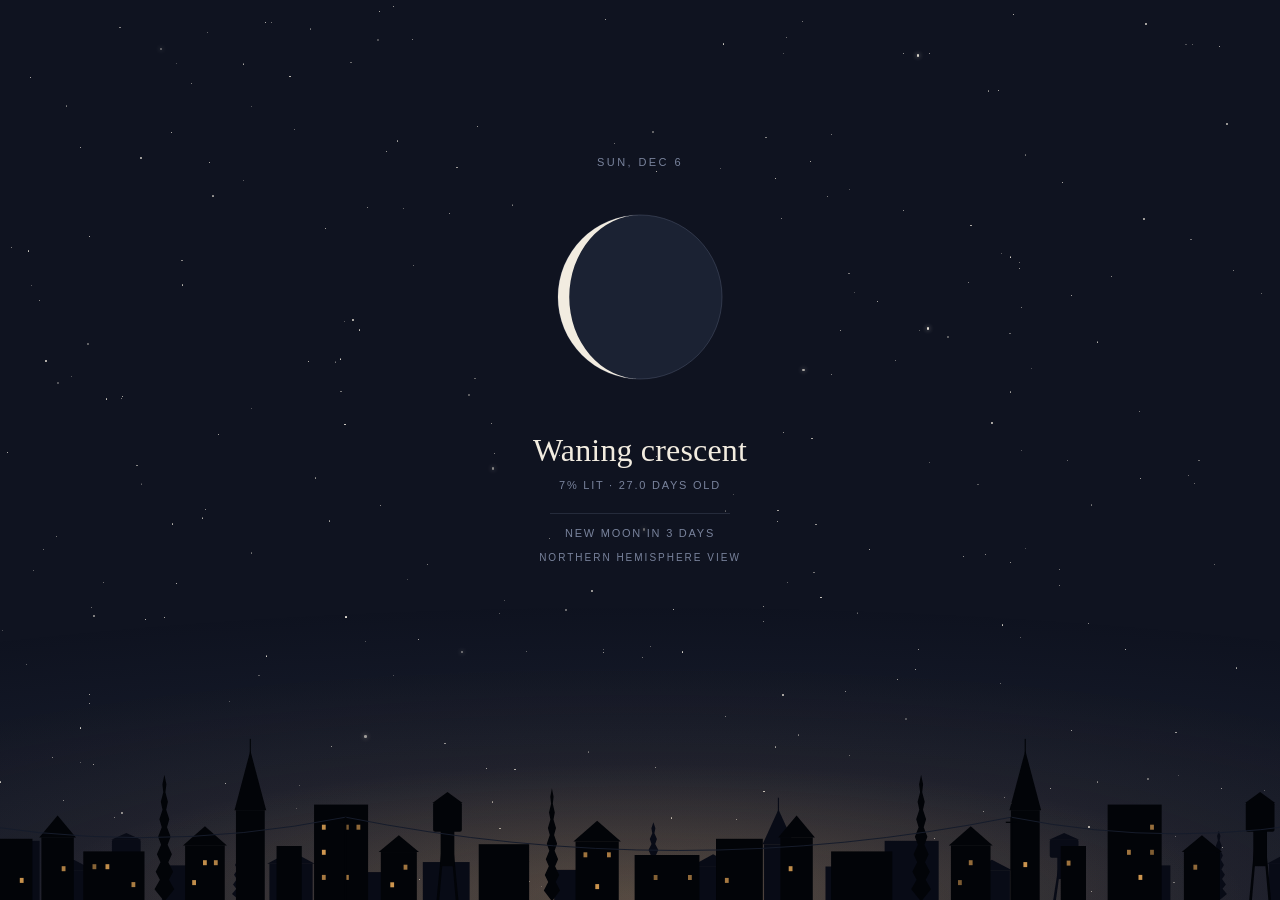
==== moon-5.html @ 7eafd721 "Add files via upload" ====
<!DOCTYPE html>
<html lang="en">
<head>
<meta charset="utf-8">
<meta name="viewport" content="width=device-width, initial-scale=1, viewport-fit=cover">
<title>Moon</title>
<meta name="theme-color" content="#0f1320">
<meta name="apple-mobile-web-app-capable" content="yes">
<meta name="mobile-web-app-capable" content="yes">
<meta name="apple-mobile-web-app-title" content="Moon">
<meta name="apple-mobile-web-app-status-bar-style" content="black-translucent">
<link id="manifest" rel="manifest">
<style>
  :root{
    --ink:        #0f1320;
    --ink-lift:   #1b2233;
    --bone:       #f2ece0;
    --bone-dim:   #ddd3c0;
    --muted:      #79839c;
    --hair:       rgba(121,131,156,.22);
    --town-back:  #080b16;
    --town-front: #020408;
    --wire:       #161c2b;
    --win:        #e0a355;

    --town-h: clamp(110px, 20vh, 190px);
    --moon-y: 0px;              /* reserved: real altitude above the roofline */

    --serif: "Iowan Old Style","Palatino Linotype",Palatino,Georgia,"Times New Roman",serif;
    --sans: ui-sans-serif,-apple-system,"Segoe UI",Roboto,sans-serif;
  }
  *{box-sizing:border-box;-webkit-tap-highlight-color:transparent}
  html,body{height:100%}
  body{
    margin:0;
    background:var(--ink);
    color:var(--bone);
    font-family:var(--sans);
    display:flex;
    flex-direction:column;
    align-items:center;
    justify-content:center;
    padding:calc(env(safe-area-inset-top) + 24px) 24px calc(var(--town-h) + 16px);
    overflow:hidden;
  }

  /* the sky wheels very slowly around the moon, like a long exposure */
  #sky{
    position:fixed;left:-25%;top:-25%;width:150%;height:150%;
    pointer-events:none;z-index:0;
  }
  .star{
    position:absolute;border-radius:50%;background:var(--bone);
    opacity:var(--o);will-change:opacity;
  }
  .star.lg{ box-shadow:0 0 4px 1px rgba(242,236,224,.30) }
  @media (prefers-reduced-motion:no-preference){
    #sky{animation:wheel 900s linear infinite}
    .star{animation:twinkle var(--dur) ease-in-out var(--delay) infinite}
  }
  @keyframes wheel{ to{ transform:rotate(360deg) } }
  @keyframes twinkle{
    0%,100%{ opacity:calc(var(--o) * .55) }
    50%    { opacity:var(--o) }
  }

  /* streetlight bleed: sits above the stars, below the buildings, and reaches
     higher than the band so tall shapes still read against a lifted sky */
  #glow{
    position:fixed;left:-10%;bottom:0;width:120%;
    height:calc(var(--town-h) * 2.2);
    z-index:0;pointer-events:none;
    background:
      radial-gradient(ellipse 55% 48% at 50% 100%, rgba(235,182,112,.20), transparent 72%),
      radial-gradient(ellipse 95% 85% at 50% 100%, rgba(224,163,85,.11),  transparent 70%),
      radial-gradient(ellipse 120% 100% at 50% 100%, rgba(126,140,178,.13), transparent 75%);
  }

  /* town sits in front of the sky, so stars set behind the roofline */
  #town{
    position:fixed;left:0;right:0;bottom:0;
    height:var(--town-h);
    pointer-events:none;z-index:2;
  }
  #town svg{display:block;width:100%;height:100%}
  .win{ transition:opacity 1.2s ease }

  .date,.moon-wrap,.name,.stats,.next,.foot{position:relative;z-index:1}

  .date{
    font-size:11px;letter-spacing:.22em;text-transform:uppercase;
    color:var(--muted);margin-bottom:24px;
  }

  .moon-wrap{
    width:min(56vw,210px);aspect-ratio:1;
    transform:translateY(var(--moon-y));
  }
  .moon-wrap svg{display:block;width:100%;height:100%;overflow:visible}

  .name{
    font-family:var(--serif);
    font-size:clamp(25px,7vw,32px);
    font-weight:400;letter-spacing:.005em;
    margin:30px 0 0;text-align:center;line-height:1.15;
  }

  .stats{
    margin-top:11px;
    font-size:11px;letter-spacing:.16em;text-transform:uppercase;
    color:var(--muted);text-align:center;
  }

  .next{
    margin-top:22px;padding-top:13px;
    border-top:1px solid var(--hair);
    font-size:11px;letter-spacing:.16em;text-transform:uppercase;
    color:var(--muted);text-align:center;min-width:180px;
  }

  .foot{margin-top:4px}
  button{
    appearance:none;background:none;border:0;
    font-family:var(--sans);font-size:10px;letter-spacing:.2em;text-transform:uppercase;
    color:var(--muted);padding:9px 14px;cursor:pointer;border-radius:2px;
  }
  button:hover{color:var(--bone-dim)}
  button:focus-visible{outline:1px solid var(--muted);outline-offset:2px}

  @media (prefers-reduced-motion:no-preference){
    .fade{animation:fade .9s ease both}
    @keyframes fade{from{opacity:0;transform:translateY(6px)}to{opacity:1;transform:none}}
  }
  @media (max-height:620px){
    .name{margin-top:20px}
    .next{margin-top:16px}
    .date{margin-bottom:16px}
  }
</style>
</head>
<body>

  <div id="sky" aria-hidden="true"></div>
  <div id="glow" aria-hidden="true"></div>

  <div class="date fade" id="date"></div>

  <div class="moon-wrap fade" style="animation-delay:.05s">
    <svg viewBox="-128 -128 256 256" role="img" aria-labelledby="a11y">
      <title id="a11y">Moon phase</title>
      <defs>
        <radialGradient id="glow">
          <stop offset="42%" stop-color="rgba(242,236,224,.20)"/>
          <stop offset="100%" stop-color="rgba(242,236,224,0)"/>
        </radialGradient>
        <clipPath id="litClip"><path id="clipPath" d=""/></clipPath>
      </defs>
      <circle id="halo" cx="0" cy="0" r="126" fill="url(#glow)"/>
      <circle cx="0" cy="0" r="100" fill="var(--ink-lift)"/>
      <circle cx="0" cy="0" r="100" fill="none" stroke="rgba(121,131,156,.35)" stroke-width="1"/>
      <g id="disc">
        <path id="lit" d="" fill="var(--bone)"/>
        <g clip-path="url(#litClip)" fill="#ddd2bd">
          <ellipse cx="-30" cy="-38" rx="26" ry="20" opacity=".55"/>
          <ellipse cx="14"  cy="-52" rx="17" ry="13" opacity=".42"/>
          <ellipse cx="34"  cy="-8"  rx="22" ry="27" opacity=".48"/>
          <ellipse cx="-46" cy="18"  rx="19" ry="15" opacity=".38"/>
          <ellipse cx="-8"  cy="30"  rx="14" ry="11" opacity=".30"/>
          <ellipse cx="52"  cy="46"  rx="11" ry="9"  opacity=".26"/>
        </g>
      </g>
    </svg>
  </div>

  <h1 class="name fade" id="name" style="animation-delay:.1s">&nbsp;</h1>
  <div class="stats fade" id="stats" style="animation-delay:.15s"></div>
  <div class="next fade" id="next" style="animation-delay:.2s"></div>
  <div class="foot fade" style="animation-delay:.25s"><button id="hemi" type="button"></button></div>

  <div id="town" aria-hidden="true"></div>

<script>
(function(){
  "use strict";
  var D = Math.PI/180, SYNODIC = 29.530588853, SVGNS = "http://www.w3.org/2000/svg";
  var south = null;
  var el = function(id){ return document.getElementById(id); };
  var still = !!(window.matchMedia &&
    window.matchMedia("(prefers-reduced-motion: reduce)").matches);

  // Resolve the palette once; SVG presentation attributes get literal colours.
  var CSS = getComputedStyle(document.documentElement);
  var C = {
    back : CSS.getPropertyValue("--town-back").trim()  || "#0a0e1a",
    front: CSS.getPropertyValue("--town-front").trim() || "#04060d",
    wire : CSS.getPropertyValue("--wire").trim()       || "#161c2b",
    win  : CSS.getPropertyValue("--win").trim()        || "#e0a355"
  };

  function norm(a){ a = a % 360; return a < 0 ? a + 360 : a; }
  function rnd(a,b){ return a + Math.random()*(b-a); }

  /* ===================== moon =========================================== */

  function elongation(ms){
    var d = (ms - Date.UTC(2000,0,1,12,0,0)) / 86400000;
    var M  = norm(357.5291 + 0.98560028*d);
    var L  = norm(280.4593 + 0.98564736*d);
    var sun = L + 1.9148*Math.sin(M*D) + 0.0200*Math.sin(2*M*D) + 0.0003*Math.sin(3*M*D);

    var Lm = 218.3165 + 13.17639648*d;
    var Mm = 134.9634 + 13.06499295*d;
    var Dm = 297.8502 + 12.19074912*d;
    var moon = Lm
      + 6.2886*Math.sin(Mm*D)
      + 1.2740*Math.sin((2*Dm - Mm)*D)
      + 0.6583*Math.sin(2*Dm*D)
      + 0.2136*Math.sin(2*Mm*D)
      - 0.1851*Math.sin(M*D)
      - 0.1143*Math.sin(2*(93.2721 + 13.22935024*d)*D)
      + 0.0588*Math.sin((2*Dm - 2*Mm)*D)
      + 0.0572*Math.sin((2*Dm - M - Mm)*D)
      + 0.0533*Math.sin((2*Dm + Mm)*D);

    return norm(moon - sun);
  }

  function state(ms){
    var psi = elongation(ms);
    return { psi:psi, lit:(1 - Math.cos(psi*D))/2, age:psi/360*SYNODIC, waxing:psi < 180 };
  }

  function phaseName(psi){
    var W = 6;
    if (psi < W || psi > 360-W) return "New moon";
    if (Math.abs(psi - 90)  < W) return "First quarter";
    if (Math.abs(psi - 180) < W) return "Full moon";
    if (Math.abs(psi - 270) < W) return "Last quarter";
    if (psi < 90)  return "Waxing crescent";
    if (psi < 180) return "Waxing gibbous";
    if (psi < 270) return "Waning gibbous";
    return "Waning crescent";
  }

  function nextCrossing(fromMs, target){
    var f = function(t){
      var x = elongation(t) - target;
      while (x < -180) x += 360;
      while (x >  180) x -= 360;
      return x;
    };
    var hour = 3600000, t0 = fromMs, prev = f(t0);
    for (var i = 1; i <= 24*32; i++){
      var t1 = fromMs + i*hour, cur = f(t1);
      if (prev < 0 && cur >= 0){
        var lo = t0, hi = t1;
        for (var j = 0; j < 40; j++){
          var mid = (lo + hi)/2;
          if (f(mid) < 0) lo = mid; else hi = mid;
        }
        return (lo + hi)/2;
      }
      t0 = t1; prev = cur;
    }
    return null;
  }

  function litPath(k, waxing, R){
    if (k >= 0.999) return "M0,-"+R+" A"+R+","+R+" 0 1 1 0,"+R+" A"+R+","+R+" 0 1 1 0,-"+R+" Z";
    if (k <= 0.001) return "";
    var rx = R * Math.abs(1 - 2*k);
    var limbSweep = waxing ? 1 : 0;
    var termSweep = (k < 0.5) ? (waxing ? 0 : 1) : (waxing ? 1 : 0);
    return "M0,-"+R+" A"+R+","+R+" 0 0 "+limbSweep+" 0,"+R+
           " A"+rx.toFixed(3)+","+R+" 0 0 "+termSweep+" 0,-"+R+" Z";
  }

  function fmtDate(d){
    return d.toLocaleDateString(undefined,{weekday:"short",day:"numeric",month:"short"});
  }
  // Within a day, give the actual clock time -- a rounded countdown hides
  // precision the calculation already has. Beyond that, days are enough.
  function inDays(ms, now){
    var d = (ms - now)/86400000;
    if (d < 1){
      var t = new Date(ms);
      var when = t.toDateString() === new Date(now).toDateString() ? "today" : "tomorrow";
      return when + " at " + t.toLocaleTimeString(undefined, {hour:"numeric", minute:"2-digit"});
    }
    var n = Math.round(d);
    return "in " + n + (n === 1 ? " day" : " days");
  }

  function render(){
    var now = new Date(), s = state(now.getTime()), R = 100;
    var d = litPath(s.lit, s.waxing, R);
    el("lit").setAttribute("d", d);
    el("clipPath").setAttribute("d", d);
    el("disc").setAttribute("transform", south ? "rotate(180)" : "");
    el("halo").setAttribute("opacity", (0.15 + 0.85*s.lit).toFixed(3));

    el("date").textContent  = fmtDate(now);
    el("name").textContent  = phaseName(s.psi);
    el("stats").textContent = Math.round(s.lit*100) + "% lit \u00B7 " + s.age.toFixed(1) + " days old";

    var target = (s.psi < 180) ? 180 : 0;
    var t = nextCrossing(now.getTime(), target);
    el("next").textContent = t
      ? (target === 180 ? "Full moon " : "New moon ") + inDays(t, now.getTime())
      : "";

    el("hemi").textContent = (south ? "Southern" : "Northern") + " hemisphere view";
  }

  /* ===================== stars ========================================== */

  function stars(){
    var sky = el("sky");
    var vw = window.innerWidth, vh = window.innerHeight;
    var W = vw*1.5, H = vh*1.5, ox = vw*0.25, oy = vh*0.25;

    var box = document.querySelector(".moon-wrap").getBoundingClientRect();
    var cx = box.left + box.width/2 + ox;
    var cy = box.top  + box.height/2 + oy;
    var clear = (box.width * 100/256) * 1.5;

    sky.style.transformOrigin = cx + "px " + cy + "px";
    sky.textContent = "";

    var n = Math.round(Math.min(700, Math.max(220, (vw*vh)/1100)));
    var frag = document.createDocumentFragment();

    for (var i = 0; i < n; i++){
      var x = Math.random()*W, y = Math.random()*H;
      if (Math.hypot(x-cx, y-cy) < clear){ i--; continue; }
      var big = Math.random();
      var size = big > 0.95 ? 2.6 : big > 0.74 ? 1.8 : 1.2;
      var s = document.createElement("span");
      s.className = big > 0.95 ? "star lg" : "star";
      s.style.left = x.toFixed(1) + "px";
      s.style.top  = y.toFixed(1) + "px";
      s.style.width = s.style.height = size + "px";
      s.style.setProperty("--o", (0.34 + Math.random()*0.62).toFixed(2));
      s.style.setProperty("--dur", (3.5 + Math.random()*7).toFixed(1) + "s");
      s.style.setProperty("--delay", (-Math.random()*10).toFixed(1) + "s");
      frag.appendChild(s);
    }
    sky.appendChild(frag);
  }

  /* ===================== town =========================================== */

  // Heights and widths are in units of 1/100 of the band height, so buildings
  // keep their proportions at every screen size. Only the gaps between them
  // stretch, and the gaps widen toward the right so the mass sits left of centre.
  var SPEC = [
    {w:26, h:34, t:"flat",  c:3, r:2},
    {w:18, h:47, t:"pitch", c:2, r:3},
    {w:34, h:27, t:"flat",  c:4, r:2},
    {w:11, h:74, t:"pine"},
    {w:22, h:41, t:"pitch", c:3, r:2},
    {w:16, h:86, t:"spire", c:1, r:4},
    {w:14, h:30, t:"flat",  c:2, r:2},
    {w:30, h:53, t:"flat",  c:4, r:3},
    {w:20, h:36, t:"pitch", c:2, r:2},
    {w:19, h:60, t:"tower"},
    {w:28, h:31, t:"flat",  c:3, r:2},
    {w:9,  h:66, t:"pine"},
    {w:24, h:44, t:"pitch", c:3, r:3},
    {w:36, h:25, t:"flat",  c:5, r:1}
  ];

  var wins = [];

  function mk(tag, attrs){
    var n = document.createElementNS(SVGNS, tag);
    for (var k in attrs) n.setAttribute(k, attrs[k]);
    return n;
  }

  function pinePath(cx, base, w, h){
    var tiers = 7, pts = [], i, t, hw, y;
    for (i = 0; i <= tiers; i++){
      t = i/tiers;
      y = base - h + h*0.92*t;
      hw = (w/2) * Math.pow(t, 0.82);
      pts.push([cx + hw, y]);
      if (i < tiers) pts.push([cx + hw*0.52, y + (h*0.92/tiers)*0.45]);
    }
    var right = pts.map(function(p){ return p[0].toFixed(1)+","+p[1].toFixed(1); });
    var left  = pts.slice().reverse().map(function(p){
      return (2*cx - p[0]).toFixed(1)+","+p[1].toFixed(1);
    });
    return "M"+cx.toFixed(1)+","+(base-h).toFixed(1)+" L"+right.join(" L")+
           " L"+(cx + w*0.06).toFixed(1)+","+base+
           " L"+(cx - w*0.06).toFixed(1)+","+base+
           " L"+left.join(" L")+" Z";
  }

  function building(g, spec, x, base, u, fill, withWindows){
    var w = spec.w*u, h = spec.h*u;

    if (spec.t === "pine"){
      g.appendChild(mk("path", {d:pinePath(x + w/2, base, w, h), fill:fill}));
      return w;
    }

    if (spec.t === "tower"){
      var legW = Math.max(1, u*1.1), tankH = h*0.34, tankY = base - h;
      g.appendChild(mk("path", {
        d:"M"+(x+w*0.18)+","+base+" L"+(x+w*0.38)+","+(tankY+tankH)+
          " L"+(x+w*0.44)+","+(tankY+tankH)+" L"+(x+w*0.26)+","+base+" Z", fill:fill}));
      g.appendChild(mk("path", {
        d:"M"+(x+w*0.82)+","+base+" L"+(x+w*0.62)+","+(tankY+tankH)+
          " L"+(x+w*0.56)+","+(tankY+tankH)+" L"+(x+w*0.74)+","+base+" Z", fill:fill}));
      g.appendChild(mk("rect", {x:x+w*0.3, y:tankY+tankH*0.55, width:w*0.4, height:h*0.5, fill:fill}));
      g.appendChild(mk("rect", {x:x+w*0.08, y:tankY+tankH*0.28, width:w*0.84, height:tankH*0.8,
                                rx:legW, fill:fill}));
      g.appendChild(mk("path", {
        d:"M"+(x+w*0.06)+","+(tankY+tankH*0.3)+" L"+(x+w/2)+","+tankY+
          " L"+(x+w*0.94)+","+(tankY+tankH*0.3)+" Z", fill:fill}));
      return w;
    }

    var bodyTop = base - h;
    if (spec.t === "pitch"){
      var roof = h*0.26;
      bodyTop = base - h + roof;
      g.appendChild(mk("path", {
        d:"M"+(x - u*1.2)+","+bodyTop+" L"+(x + w/2)+","+(base-h)+
          " L"+(x + w + u*1.2)+","+bodyTop+" Z", fill:fill}));
    }
    if (spec.t === "spire"){
      var sp = h*0.42;
      bodyTop = base - h + sp;
      g.appendChild(mk("path", {
        d:"M"+(x - u*0.8)+","+bodyTop+" L"+(x + w/2)+","+(base-h+u*3)+
          " L"+(x + w + u*0.8)+","+bodyTop+" Z", fill:fill}));
      // finial: must run down past the apex (base-h+u*3) or it floats free
      g.appendChild(mk("rect", {x:x + w/2 - Math.max(0.6,u*0.22), y:base-h-u*3.5,
                                width:Math.max(1.1,u*0.44), height:u*8, fill:fill}));
    }
    g.appendChild(mk("rect", {x:x, y:bodyTop, width:w, height:base-bodyTop, fill:fill}));

    if (withWindows && spec.c){
      var cols = spec.c, rows = spec.r;
      var ww = Math.max(2, u*2.1), wh = Math.max(2.5, u*2.8);
      var availH = base - bodyTop;
      var padX = (w - cols*ww)/(cols+1);
      var padY = (availH - rows*wh)/(rows+1);
      if (padX > 0.5 && padY > 0.5){
        for (var r = 0; r < rows; r++){
          for (var c = 0; c < cols; c++){
            var el2 = mk("rect", {
              x:(x + padX + c*(ww+padX)).toFixed(1),
              y:(bodyTop + padY + r*(wh+padY)).toFixed(1),
              width:ww.toFixed(1), height:wh.toFixed(1), fill:C.win, opacity:0
            });
            el2.setAttribute("class","win");
            el2.dataset.lit = rnd(0.5, 0.95).toFixed(2);
            el2.dataset.on = "0";
            g.appendChild(el2);
            wins.push(el2);
          }
        }
      }
    }
    return w;
  }

  function row(g, width, base, u, startIdx, gapBase, fill, scale, withWindows){
    var x = -u*8, i = startIdx, guard = 0;
    while (x < width + u*10 && guard++ < 200){
      var spec = SPEC[i % SPEC.length];
      var s = {w:spec.w, h:spec.h*scale, t:spec.t, c:spec.c, r:spec.r};
      var adv = building(g, s, x, base, u, fill, withWindows);
      var spread = 1 + 1.7*Math.max(0, Math.min(1, x/width));   // thins out to the right
      x += adv + u*gapBase*spread;
      i++;
    }
  }

  function powerLine(g, width, base, u){
    var poleH = u*46, poleW = Math.max(1.2, u*0.9);
    var xs = [-width*0.05, width*0.27, width*0.79, width*1.05];
    var top = base - poleH;
    var d = "M"+xs[0]+","+top;
    for (var i = 1; i < xs.length; i++){
      var mid = (xs[i-1]+xs[i])/2;
      d += " Q"+mid+","+(top + (xs[i]-xs[i-1])*0.10)+" "+xs[i]+","+top;
    }
    g.appendChild(mk("path", {d:d, fill:"none", stroke:C.wire,
                              "stroke-width":Math.max(1, u*0.42)}));
    for (var j = 1; j < xs.length-1; j++){
      g.appendChild(mk("rect", {x:xs[j]-poleW/2, y:top, width:poleW, height:poleH,
                                fill:C.front}));
      g.appendChild(mk("rect", {x:xs[j]-u*3, y:top+u*2.5, width:u*6, height:Math.max(1,u*0.7),
                                fill:C.front}));
    }
  }

  function town(){
    var host = el("town");
    var width = host.clientWidth, H = host.clientHeight;
    if (!width || !H) return;
    var u = H/100, base = H;
    wins = [];

    var svg = mk("svg", {viewBox:"0 0 "+width+" "+H, width:"100%", height:"100%"});

    var back = mk("g", {}); svg.appendChild(back);
    row(back, width, base, u, 7, 9, C.back, 0.62, false);

    var front = mk("g", {}); svg.appendChild(front);
    row(front, width, base, u, 0, 5, C.front, 1, true);

    powerLine(svg, width, base, u);

    host.textContent = "";
    host.appendChild(svg);
    seedLights();
  }

  /* --- window lights: how many are on tracks the actual hour ------------- */

  var CURVE = [.30,.20,.13,.09,.07,.10,.20,.30,.28,.18,.12,.10,
               .10,.10,.10,.12,.18,.35,.60,.75,.80,.78,.65,.45];

  function litRatio(){
    var n = new Date(), h = n.getHours() + n.getMinutes()/60;
    var a = CURVE[Math.floor(h) % 24], b = CURVE[(Math.floor(h)+1) % 24];
    return a + (b-a)*(h % 1);
  }

  function setWin(w, on){
    w.dataset.on = on ? "1" : "0";
    w.style.opacity = on ? w.dataset.lit : 0;
  }

  function seedLights(){
    var want = litRatio();
    wins.forEach(function(w){ setWin(w, Math.random() < want); });
  }

  function flicker(){
    if (!wins.length) return;
    var lit = 0;
    wins.forEach(function(w){ if (w.dataset.on === "1") lit++; });
    var want = litRatio() * wins.length;
    // drift toward the target, but never in a way that reads as a sweep
    var off = lit > want ? Math.random() < 0.85 : Math.random() < 0.15;
    var pool = wins.filter(function(w){ return (w.dataset.on === "1") === off; });
    if (pool.length) setWin(pool[Math.floor(Math.random()*pool.length)], !off);
    setTimeout(flicker, rnd(5000, 12000));
  }

  /* ===================== wiring ========================================= */

  function save(v){ try{ localStorage.setItem("moon.south", v ? "1":"0"); }catch(e){} }
  function load(){ try{ return localStorage.getItem("moon.south"); }catch(e){ return null; } }

  var stored = load();
  south = stored !== null ? stored === "1" : false;

  el("hemi").addEventListener("click", function(){ south = !south; save(south); render(); });

  if (stored === null && navigator.geolocation){
    navigator.geolocation.getCurrentPosition(function(pos){
      south = pos.coords.latitude < 0; save(south); render();
    }, function(){}, {timeout:8000, maximumAge:86400000});
  }

  var t;
  window.addEventListener("resize", function(){
    clearTimeout(t);
    t = setTimeout(function(){ stars(); town(); }, 250);
  });

  render();
  stars();
  town();
  if (!still) setTimeout(flicker, rnd(3000, 7000));
  setInterval(render, 60000);
  setInterval(seedLights, 30*60000);          // re-seat the lit ratio each half hour
  document.addEventListener("visibilitychange", function(){
    if (!document.hidden){ render(); seedLights(); }
  });

  /* installable manifest, generated in-page so this stays one file */
  try {
    var cv = document.createElement("canvas");
    cv.width = cv.height = 512;
    var g2 = cv.getContext("2d");
    g2.fillStyle = "#0f1320"; g2.fillRect(0,0,512,512);
    g2.beginPath(); g2.arc(256,256,168,0,Math.PI*2); g2.fillStyle = "#f2ece0"; g2.fill();
    g2.beginPath(); g2.arc(316,216,150,0,Math.PI*2); g2.fillStyle = "#0f1320"; g2.fill();
    var mf = {
      name:"Moon", short_name:"Moon", start_url:".", scope:".",
      display:"standalone", orientation:"portrait",
      background_color:"#0f1320", theme_color:"#0f1320",
      icons:[{src:cv.toDataURL("image/png"), sizes:"512x512", type:"image/png", purpose:"any maskable"}]
    };
    el("manifest").href = URL.createObjectURL(
      new Blob([JSON.stringify(mf)], {type:"application/manifest+json"})
    );
  } catch(e){}
})();
</script>
</body>
</html>
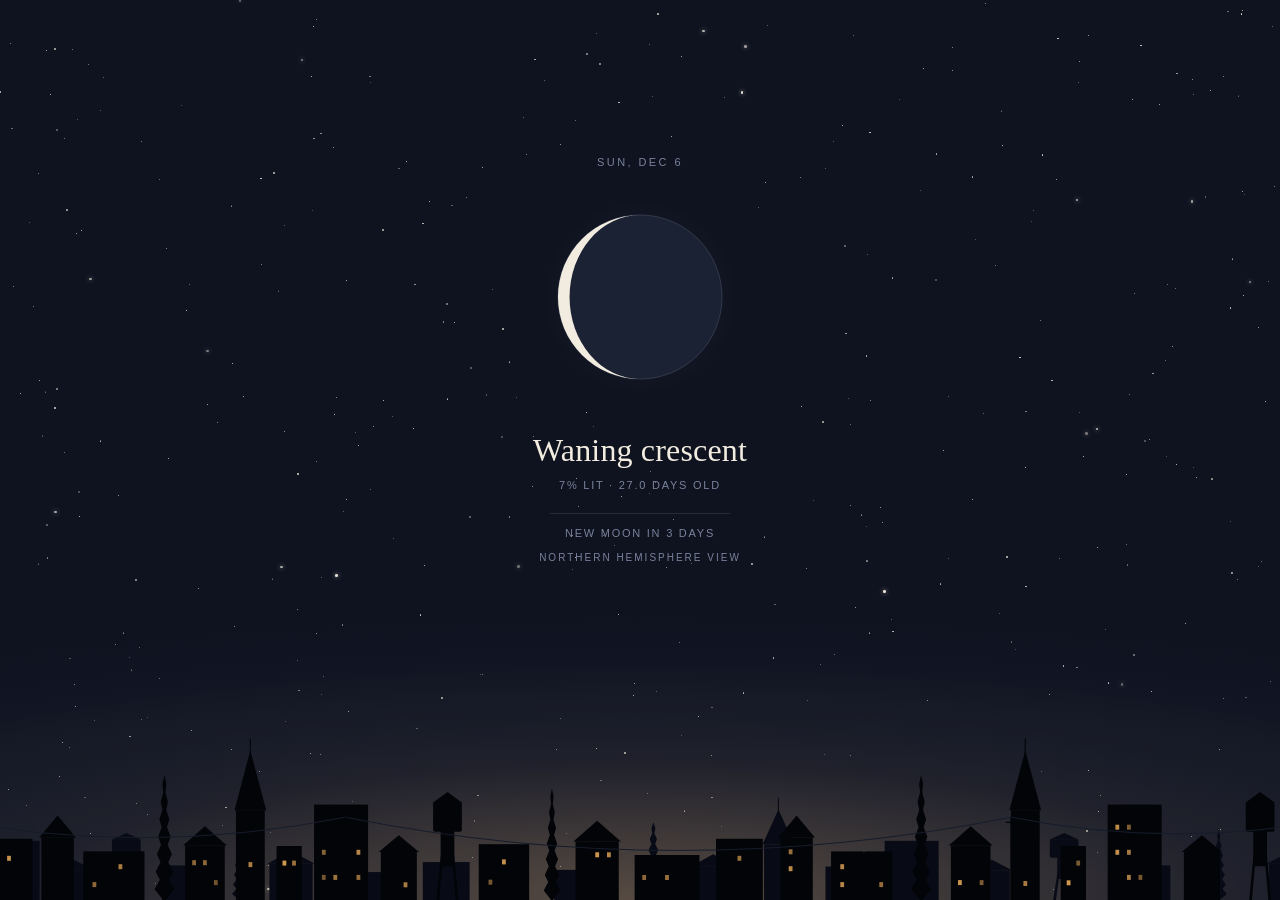
==== commit b8c5698a: "Use a full lunar theory for the moon data The phase readout was built on a nine-term lunar series an" ====
--- a/moon-5.html
+++ b/moon-5.html
@@ -149,13 +149,13 @@
     <svg viewBox="-128 -128 256 256" role="img" aria-labelledby="a11y">
       <title id="a11y">Moon phase</title>
       <defs>
-        <radialGradient id="glow">
+        <radialGradient id="moonGlow">
           <stop offset="42%" stop-color="rgba(242,236,224,.20)"/>
           <stop offset="100%" stop-color="rgba(242,236,224,0)"/>
         </radialGradient>
         <clipPath id="litClip"><path id="clipPath" d=""/></clipPath>
       </defs>
-      <circle id="halo" cx="0" cy="0" r="126" fill="url(#glow)"/>
+      <circle id="halo" cx="0" cy="0" r="126" fill="url(#moonGlow)"/>
       <circle cx="0" cy="0" r="100" fill="var(--ink-lift)"/>
       <circle cx="0" cy="0" r="100" fill="none" stroke="rgba(121,131,156,.35)" stroke-width="1"/>
       <g id="disc">
@@ -182,7 +182,7 @@
 <script>
 (function(){
   "use strict";
-  var D = Math.PI/180, SYNODIC = 29.530588853, SVGNS = "http://www.w3.org/2000/svg";
+  var D = Math.PI/180, SVGNS = "http://www.w3.org/2000/svg";
   var south = null;
   var el = function(id){ return document.getElementById(id); };
   var still = !!(window.matchMedia &&
@@ -202,32 +202,142 @@
 
   /* ===================== moon =========================================== */
 
+  /* Positions follow Meeus, "Astronomical Algorithms" (2nd ed): chapter 25 for
+     the Sun, chapter 47 -- the abridged ELP-2000/82 -- for the Moon. That is
+     good to about 10" in lunar longitude, which lands new and full moon within
+     half a minute of the published times. The previous nine-term series drifted
+     up to twelve minutes, which the clock times below would have hidden. */
+
+  function sin(x){ return Math.sin(x*D); }
+  function cos(x){ return Math.cos(x*D); }
+
+  // Table 47.A -- D, M, M', F, coefficient of sum(l) in 1e-6 deg, of sum(r) in metres.
+  var TL = [
+    0,0,1,0,6288774,-20905355,   2,0,-1,0,1274027,-3699111,  2,0,0,0,658314,-2955968,
+    0,0,2,0,213618,-569925,      0,1,0,0,-185116,48888,      0,0,0,2,-114332,-3149,
+    2,0,-2,0,58793,246158,       2,-1,-1,0,57066,-152138,    2,0,1,0,53322,-170733,
+    2,-1,0,0,45758,-204586,      0,1,-1,0,-40923,-129620,    1,0,0,0,-34720,108743,
+    0,1,1,0,-30383,104755,       2,0,0,-2,15327,10321,       0,0,1,2,-12528,0,
+    0,0,1,-2,10980,79661,        4,0,-1,0,10675,-34782,      0,0,3,0,10034,-23210,
+    4,0,-2,0,8548,-21636,        2,1,-1,0,-7888,24208,       2,1,0,0,-6766,30824,
+    1,0,-1,0,-5163,-8379,        1,1,0,0,4987,-16675,        2,-1,1,0,4036,-12831,
+    2,0,2,0,3994,-10445,         4,0,0,0,3861,-11650,        2,0,-3,0,3665,14403,
+    0,1,-2,0,-2689,-7003,        2,0,-1,2,-2602,0,           2,-1,-2,0,2390,10056,
+    1,0,1,0,-2348,6322,          2,-2,0,0,2236,-9884,        0,1,2,0,-2120,5751,
+    0,2,0,0,-2069,0,             2,-2,-1,0,2048,-4950,       2,0,1,-2,-1773,4130,
+    2,0,0,2,-1595,0,             4,-1,-1,0,1215,-3958,       0,0,2,2,-1110,0,
+    3,0,-1,0,-892,3258,          2,1,1,0,-810,2616,          4,-1,-2,0,759,-1897,
+    0,2,-1,0,-713,-2117,         2,2,-1,0,-700,2354,         2,1,-2,0,691,0,
+    2,-1,0,-2,596,0,             4,0,1,0,549,-1423,          0,0,4,0,537,-1117,
+    4,-1,0,0,520,-1571,          1,0,-2,0,-487,-1739,        2,1,0,-2,-399,0,
+    0,0,2,-2,-381,-4421,         1,1,1,0,351,0,              3,0,-2,0,-340,0,
+    4,0,-3,0,330,0,              2,-1,2,0,327,0,             0,2,1,0,-323,1165,
+    1,1,-1,0,299,0,              2,0,3,0,294,0,              2,0,-1,-2,0,8752
+  ];
+
+  // Table 47.B -- D, M, M', F, coefficient of sum(b) in 1e-6 deg.
+  var TB = [
+    0,0,0,1,5128122,  0,0,1,1,280602,   0,0,1,-1,277693,  2,0,0,-1,173237,
+    2,0,-1,1,55413,   2,0,-1,-1,46271,  2,0,0,1,32573,    0,0,2,1,17198,
+    2,0,1,-1,9266,    0,0,2,-1,8822,    2,-1,0,-1,8216,   2,0,-2,-1,4324,
+    2,0,1,1,4200,     2,1,0,-1,-3359,   2,-1,-1,1,2463,   2,-1,0,1,2211,
+    2,-1,-1,-1,2065,  0,1,-1,-1,-1870,  4,0,-1,-1,1828,   0,1,0,1,-1794,
+    0,0,0,3,-1749,    0,1,-1,1,-1565,   1,0,0,1,-1491,    0,1,1,1,-1475,
+    0,1,1,-1,-1410,   0,1,0,-1,-1344,   1,0,0,-1,-1335,   0,0,3,1,1107,
+    4,0,0,-1,1021,    4,0,-1,1,833,     0,0,1,-3,777,     4,0,-2,1,671,
+    2,0,0,-3,607,     2,0,2,-1,596,     2,-1,1,-1,491,    2,0,-2,1,-451,
+    0,0,3,-1,439,     2,0,2,1,422,      2,0,-3,-1,421,    2,1,-1,1,-366,
+    2,1,0,1,-351,     4,0,0,1,331,      2,-1,1,1,315,     2,-2,0,-1,302,
+    0,0,1,3,-283,     2,1,1,-1,-229,    1,1,0,-1,223,     1,1,0,1,223,
+    0,1,-2,-1,-220,   2,1,-1,-1,-220,   1,0,1,1,-185,     2,-1,-2,-1,181,
+    0,1,2,1,-177,     4,0,-2,-1,176,    4,-1,-1,-1,166,   1,0,1,-1,-164,
+    4,0,1,-1,132,     1,0,-1,-1,-119,   4,-1,0,-1,115,    2,-2,0,1,107
+  ];
+
+  // Delta T, the gap between terrestrial and universal time, in seconds
+  // (Espenak & Meeus). The tables above are indexed by TT, the browser clock
+  // reports UTC, and seventy-odd seconds is worth about 0.01 deg of moon.
+  function deltaT(y){
+    var t, u;
+    if (y >= 2005 && y < 2050){ t = y - 2000; return 62.92 + 0.32217*t + 0.005589*t*t; }
+    if (y >= 1986 && y < 2005){
+      t = y - 2000;
+      return 63.86 + 0.3345*t - 0.060374*t*t + 0.0017275*t*t*t +
+             0.000651814*t*t*t*t + 0.00002373599*t*t*t*t*t;
+    }
+    if (y >= 2050 && y < 2150){ u = (y - 1820)/100; return -20 + 32*u*u - 0.5628*(2150 - y); }
+    u = (y - 1820)/100; return -20 + 32*u*u;
+  }
+
+  // Julian centuries of TT since J2000.0, from a UTC timestamp in milliseconds.
+  function centuries(ms){
+    var jd = ms/86400000 + 2440587.5;
+    var year = 2000 + (jd - 2451545.0)/365.25;
+    return (jd + deltaT(year)/86400 - 2451545.0)/36525;
+  }
+
+  function sunPos(T){
+    var L0 = 280.46646 + 36000.76983*T + 0.0003032*T*T;
+    var M  = 357.52911 + 35999.05029*T - 0.0001537*T*T;
+    var e  = 0.016708634 - 0.000042037*T - 0.0000001267*T*T;
+    var C  = (1.914602 - 0.004817*T - 0.000014*T*T)*sin(M)
+           + (0.019993 - 0.000101*T)*sin(2*M)
+           + 0.000289*sin(3*M);
+    var v  = M + C, Om = 125.04 - 1934.136*T;
+    return {
+      lon: norm(L0 + C - 0.00569 - 0.00478*sin(Om)),   // apparent longitude
+      R:   1.000001018*(1 - e*e)/(1 + e*cos(v))        // distance in AU
+    };
+  }
+
+  function moonPos(T){
+    var Lp = 218.3164477 + 481267.88123421*T - 0.0015786*T*T + T*T*T/538841 - T*T*T*T/65194000;
+    var Dm = 297.8501921 + 445267.1114034*T  - 0.0018819*T*T + T*T*T/545868 - T*T*T*T/113065000;
+    var M  = 357.5291092 + 35999.0502909*T   - 0.0001536*T*T + T*T*T/24490000;
+    var Mp = 134.9633964 + 477198.8675055*T  + 0.0087414*T*T + T*T*T/69699  - T*T*T*T/14712000;
+    var F  = 93.2720950  + 483202.0175233*T  - 0.0036539*T*T - T*T*T/3526000 + T*T*T*T/863310000;
+    var A1 = 119.75 + 131.849*T, A2 = 53.09 + 479264.290*T, A3 = 313.45 + 481266.484*T;
+    var E = 1 - 0.002516*T - 0.0000074*T*T;    // damps terms involving the Sun's anomaly
+    var sl = 0, sr = 0, sb = 0, i, a, f;
+
+    for (i = 0; i < TL.length; i += 6){
+      a = TL[i]*Dm + TL[i+1]*M + TL[i+2]*Mp + TL[i+3]*F;
+      f = Math.abs(TL[i+1]) === 1 ? E : (Math.abs(TL[i+1]) === 2 ? E*E : 1);
+      sl += TL[i+4]*f*sin(a);
+      sr += TL[i+5]*f*cos(a);
+    }
+    for (i = 0; i < TB.length; i += 5){
+      a = TB[i]*Dm + TB[i+1]*M + TB[i+2]*Mp + TB[i+3]*F;
+      f = Math.abs(TB[i+1]) === 1 ? E : (Math.abs(TB[i+1]) === 2 ? E*E : 1);
+      sb += TB[i+4]*f*sin(a);
+    }
+    sl += 3958*sin(A1) + 1962*sin(Lp - F) + 318*sin(A2);
+    sb += -2235*sin(Lp) + 382*sin(A3) + 175*sin(A1 - F) + 175*sin(A1 + F)
+        + 127*sin(Lp - Mp) - 115*sin(Lp + Mp);
+
+    return { lon: norm(Lp + sl/1e6), lat: sb/1e6, dist: 385000.56 + sr/1000 };
+  }
+
+  // Difference in apparent ecliptic longitude. This is the quantity the four
+  // named phases are defined on, so it drives the naming and the geometry.
   function elongation(ms){
-    var d = (ms - Date.UTC(2000,0,1,12,0,0)) / 86400000;
-    var M  = norm(357.5291 + 0.98560028*d);
-    var L  = norm(280.4593 + 0.98564736*d);
-    var sun = L + 1.9148*Math.sin(M*D) + 0.0200*Math.sin(2*M*D) + 0.0003*Math.sin(3*M*D);
-
-    var Lm = 218.3165 + 13.17639648*d;
-    var Mm = 134.9634 + 13.06499295*d;
-    var Dm = 297.8502 + 12.19074912*d;
-    var moon = Lm
-      + 6.2886*Math.sin(Mm*D)
-      + 1.2740*Math.sin((2*Dm - Mm)*D)
-      + 0.6583*Math.sin(2*Dm*D)
-      + 0.2136*Math.sin(2*Mm*D)
-      - 0.1851*Math.sin(M*D)
-      - 0.1143*Math.sin(2*(93.2721 + 13.22935024*d)*D)
-      + 0.0588*Math.sin((2*Dm - 2*Mm)*D)
-      + 0.0572*Math.sin((2*Dm - M - Mm)*D)
-      + 0.0533*Math.sin((2*Dm + Mm)*D);
-
-    return norm(moon - sun);
-  }
+    var T = centuries(ms);
+    return norm(moonPos(T).lon - sunPos(T).lon);
+  }
+
+  var AU = 149597870.7;
 
   function state(ms){
-    var psi = elongation(ms);
-    return { psi:psi, lit:(1 - Math.cos(psi*D))/2, age:psi/360*SYNODIC, waxing:psi < 180 };
+    var T = centuries(ms), s = sunPos(T), m = moonPos(T);
+    var psi = norm(m.lon - s.lon);
+    // The true separation, which the moon's ecliptic latitude tilts away from
+    // the longitude difference by up to five degrees.
+    var sep = Math.acos(cos(m.lat)*cos(m.lon - s.lon))/D;
+    // Illumination depends on the Sun-Moon-Earth angle, not on the separation
+    // seen from here; at 400 000 km the two differ by up to a sixth of a degree.
+    var Rk = s.R*AU;
+    var i = Math.atan2(Rk*sin(sep), m.dist - Rk*cos(sep))/D;
+    return { psi:psi, lit:(1 + cos(i))/2, dist:m.dist, waxing:psi < 180 };
   }
 
   function phaseName(psi){
@@ -242,27 +352,43 @@
     return "Waning crescent";
   }
 
-  function nextCrossing(fromMs, target){
+  // Walk hour by hour until the wrapped elongation crosses the target, then
+  // bisect. Stepping backwards (dir -1) finds the most recent crossing, which
+  // is how the moon's real age is measured. The 180 deg branch cut only ever
+  // jumps the wrong way, so it is never mistaken for a crossing.
+  function crossing(fromMs, target, dir){
     var f = function(t){
       var x = elongation(t) - target;
       while (x < -180) x += 360;
       while (x >  180) x -= 360;
       return x;
     };
-    var hour = 3600000, t0 = fromMs, prev = f(t0);
-    for (var i = 1; i <= 24*32; i++){
-      var t1 = fromMs + i*hour, cur = f(t1);
-      if (prev < 0 && cur >= 0){
-        var lo = t0, hi = t1;
-        for (var j = 0; j < 40; j++){
-          var mid = (lo + hi)/2;
-          if (f(mid) < 0) lo = mid; else hi = mid;
-        }
-        return (lo + hi)/2;
+    var step = dir*3600000, t0 = fromMs, prev = f(t0), i, t1, cur, lo, hi, mid, j;
+    for (i = 1; i <= 24*32; i++){
+      t1 = fromMs + i*step; cur = f(t1);
+      if (dir > 0 ? (prev < 0 && cur >= 0) : (prev >= 0 && cur < 0)){
+        lo = Math.min(t0,t1); hi = Math.max(t0,t1);
+        for (j = 0; j < 42; j++){ mid = (lo+hi)/2; if (f(mid) < 0) lo = mid; else hi = mid; }
+        return (lo+hi)/2;
       }
       t0 = t1; prev = cur;
     }
     return null;
+  }
+
+  // Root finding costs a few hundred series evaluations, so hold the answers
+  // until the event they describe has actually gone past.
+  var events = null;
+  function moonEvents(now, psi){
+    if (events && events.last !== null && events.next !== null &&
+        now >= events.last && now < events.next) return events;
+    var target = psi < 180 ? 180 : 0;
+    events = {
+      last: crossing(now, 0, -1),          // previous new moon
+      next: crossing(now, target, 1),
+      nextIsFull: target === 180
+    };
+    return events;
   }
 
   function litPath(k, waxing, R){
@@ -291,22 +417,33 @@
     return "in " + n + (n === 1 ? " day" : " days");
   }
 
+  // Round to a whole percent, but never let rounding claim a full or new moon
+  // that has not happened -- a 99.6% gibbous is not "100% lit".
+  function pct(k){
+    var v = k*100;
+    if (v >= 99.95) return 100;
+    if (v <= 0.05)  return 0;
+    return Math.max(1, Math.min(99, Math.round(v)));
+  }
+
   function render(){
-    var now = new Date(), s = state(now.getTime()), R = 100;
+    var now = new Date(), ms = now.getTime();
+    var s = state(ms), psi = s.psi, R = 100;
     var d = litPath(s.lit, s.waxing, R);
     el("lit").setAttribute("d", d);
     el("clipPath").setAttribute("d", d);
     el("disc").setAttribute("transform", south ? "rotate(180)" : "");
     el("halo").setAttribute("opacity", (0.15 + 0.85*s.lit).toFixed(3));
 
+    var ev = moonEvents(ms, psi);
+    var age = ev.last !== null ? (ms - ev.last)/86400000 : psi/360*29.530588853;
+
     el("date").textContent  = fmtDate(now);
-    el("name").textContent  = phaseName(s.psi);
-    el("stats").textContent = Math.round(s.lit*100) + "% lit \u00B7 " + s.age.toFixed(1) + " days old";
-
-    var target = (s.psi < 180) ? 180 : 0;
-    var t = nextCrossing(now.getTime(), target);
-    el("next").textContent = t
-      ? (target === 180 ? "Full moon " : "New moon ") + inDays(t, now.getTime())
+    el("name").textContent  = phaseName(psi);
+    el("stats").textContent = pct(s.lit) + "% lit \u00B7 " + age.toFixed(1) + " days old";
+
+    el("next").textContent = ev.next !== null
+      ? (ev.nextIsFull ? "Full moon " : "New moon ") + inDays(ev.next, ms)
       : "";
 
     el("hemi").textContent = (south ? "Southern" : "Northern") + " hemisphere view";
@@ -317,33 +454,47 @@
   function stars(){
     var sky = el("sky");
     var vw = window.innerWidth, vh = window.innerHeight;
-    var W = vw*1.5, H = vh*1.5, ox = vw*0.25, oy = vh*0.25;
-
-    var box = document.querySelector(".moon-wrap").getBoundingClientRect();
-    var cx = box.left + box.width/2 + ox;
-    var cy = box.top  + box.height/2 + oy;
-    var clear = (box.width * 100/256) * 1.5;
-
-    sky.style.transformOrigin = cx + "px " + cy + "px";
+    // Layout offsets, not the client rect: on first paint the intro fade is
+    // still translating the moon, and pivoting the sky about that transient
+    // position leaves the wheel a few pixels off centre.
+    var wrap = document.querySelector(".moon-wrap");
+    var cx = wrap.offsetLeft + wrap.offsetWidth/2;
+    var cy = wrap.offsetTop  + wrap.offsetHeight/2;
+
+    // The field wheels about the moon, so sizing it off the viewport left bare
+    // corners swinging through view. Fit it to the farthest screen corner
+    // instead: the inscribed circle then covers the screen at any rotation.
+    var R = 0;
+    [[0,0],[vw,0],[0,vh],[vw,vh]].forEach(function(p){
+      R = Math.max(R, Math.hypot(p[0]-cx, p[1]-cy));
+    });
+    R = Math.ceil(R) + 2;
+    var S = 2*R;
+
+    sky.style.left = (cx - R) + "px";
+    sky.style.top  = (cy - R) + "px";
+    sky.style.width = sky.style.height = S + "px";
+    sky.style.transformOrigin = "50% 50%";
     sky.textContent = "";
 
-    var n = Math.round(Math.min(700, Math.max(220, (vw*vh)/1100)));
-    var frag = document.createDocumentFragment();
+    var clear = (wrap.offsetWidth * 100/256) * 1.5;
+    var n = Math.round(Math.min(1200, Math.max(300, S*S/2475)));
+    var frag = document.createDocumentFragment(), guard = 0;
 
     for (var i = 0; i < n; i++){
-      var x = Math.random()*W, y = Math.random()*H;
-      if (Math.hypot(x-cx, y-cy) < clear){ i--; continue; }
+      var x = Math.random()*S, y = Math.random()*S;
+      if (Math.hypot(x-R, y-R) < clear && guard++ < n*4){ i--; continue; }
       var big = Math.random();
       var size = big > 0.95 ? 2.6 : big > 0.74 ? 1.8 : 1.2;
-      var s = document.createElement("span");
-      s.className = big > 0.95 ? "star lg" : "star";
-      s.style.left = x.toFixed(1) + "px";
-      s.style.top  = y.toFixed(1) + "px";
-      s.style.width = s.style.height = size + "px";
-      s.style.setProperty("--o", (0.34 + Math.random()*0.62).toFixed(2));
-      s.style.setProperty("--dur", (3.5 + Math.random()*7).toFixed(1) + "s");
-      s.style.setProperty("--delay", (-Math.random()*10).toFixed(1) + "s");
-      frag.appendChild(s);
+      var st = document.createElement("span");
+      st.className = big > 0.95 ? "star lg" : "star";
+      st.style.left = x.toFixed(1) + "px";
+      st.style.top  = y.toFixed(1) + "px";
+      st.style.width = st.style.height = size + "px";
+      st.style.setProperty("--o", (0.34 + Math.random()*0.62).toFixed(2));
+      st.style.setProperty("--dur", (3.5 + Math.random()*7).toFixed(1) + "s");
+      st.style.setProperty("--delay", (-Math.random()*10).toFixed(1) + "s");
+      frag.appendChild(st);
     }
     sky.appendChild(frag);
   }
@@ -594,15 +745,28 @@
     g2.fillStyle = "#0f1320"; g2.fillRect(0,0,512,512);
     g2.beginPath(); g2.arc(256,256,168,0,Math.PI*2); g2.fillStyle = "#f2ece0"; g2.fill();
     g2.beginPath(); g2.arc(316,216,150,0,Math.PI*2); g2.fillStyle = "#0f1320"; g2.fill();
+    var icon = cv.toDataURL("image/png");
+    var here = location.href.split(/[?#]/)[0];
+    var dir  = here.replace(/[^\/]*$/, "");
     var mf = {
-      name:"Moon", short_name:"Moon", start_url:".", scope:".",
+      id: here,
+      name:"Moon", short_name:"Moon",
+      start_url: here, scope: dir,
       display:"standalone", orientation:"portrait",
       background_color:"#0f1320", theme_color:"#0f1320",
-      icons:[{src:cv.toDataURL("image/png"), sizes:"512x512", type:"image/png", purpose:"any maskable"}]
+      icons:[
+        {src:icon, sizes:"512x512", type:"image/png", purpose:"any"},
+        {src:icon, sizes:"512x512", type:"image/png", purpose:"maskable"}
+      ]
     };
     el("manifest").href = URL.createObjectURL(
       new Blob([JSON.stringify(mf)], {type:"application/manifest+json"})
     );
+    // iOS reads this rather than the manifest when adding to the home screen.
+    var touch = document.createElement("link");
+    touch.rel = "apple-touch-icon";
+    touch.href = icon;
+    document.head.appendChild(touch);
   } catch(e){}
 })();
 </script>
